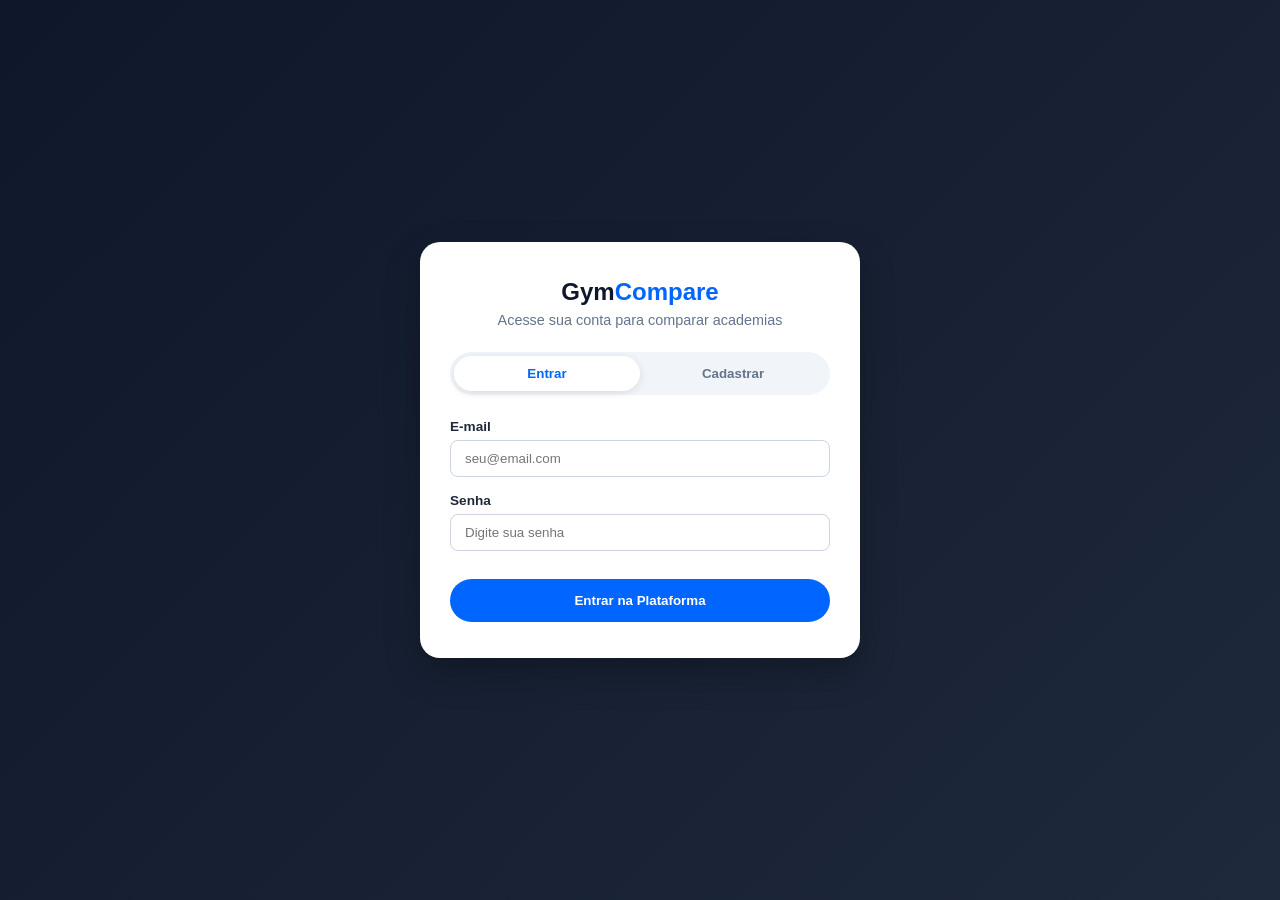
==== gym-frontend/index.html @ ad2262d3 "atualização projeto versão 1.0" ====
<!DOCTYPE html>
<html lang="pt-BR">
<head>
  <meta charset="UTF-8">
  <meta name="viewport" content="width=device-width, initial-scale=1.0">
  <title>GymCompare | Buscador e Comparador de Academias</title>
  <link rel="stylesheet" href="style.css">
  <link rel="stylesheet" href="https://cdnjs.cloudflare.com/ajax/libs/font-awesome/6.5.1/css/all.min.css">
</head>
<body>

  <header class="navbar">
    <div class="nav-container">
        <a href="#" class="logo">Gym<span>Compare</span></a>
        <nav class="nav-links">
        <a href="#busca" id="navBusca">Buscar Academias</a>
        <a href="#comparativo">Planos</a>
        <a href="#suporte">Suporte</a>
        </nav>
        <div class="user-actions" style="display: flex; align-items: center; gap: 15px;">
        <span id="userGreeting" style="font-weight: 600; font-size: 0.9rem; color: var(--text-main);"></span>
        <button class="btn-primary" id="btnOpenModal">Cadastrar Academia</button>
        <button class="btn-logout" id="btnLogout"><i class="fa-solid fa-right-from-bracket"></i> Sair</button>
        </div>
    </div>
  </header>

  <!-- Container Principal -->
  <main class="main-container">
    
    <!-- 1. Seção de Busca (Hero) -->
    <section class="hero-section" id="busca">
      <div class="hero-content">
        <h2>Encontre a academia <span>ideal para você</span></h2>
        <p>Compare planos, preços e estruturas da sua região em segundos.</p>
        
        <!-- Search Bar em Pílula -->
        <div class="search-box">
          <i class="fa-solid fa-location-dot search-icon"></i>
          <input type="text" id="searchInput" placeholder="Digite cidade, bairro ou nome da academia...">
          <button id="searchBtn" class="search-btn">
            <i class="fa-solid fa-magnifying-glass"></i> Comparar
          </button>
        </div>
      </div>
    </section>

    <!-- 2. Seção de Comparativo / Resultados -->
    <section class="results-section" id="comparativo">
      <div class="section-header">
        <div>
          <h3>Comparativo de Planos</h3>
          <p class="section-subtitle">Confira as opções disponíveis e ordene por faixa de preço</p>
        </div>
        <div class="filters">
          <label for="priceFilter">Preço Máximo: <strong>R$ <span id="priceValue">300</span></strong></label>
          <input type="range" id="priceFilter" min="50" max="400" step="10" value="300">
        </div>
      </div>

      <!-- Container dos Cards Dinâmicos -->
      <div class="cards-grid" id="cardsGrid">
        <!-- Injetado via JavaScript -->
      </div>
    </section>

    <!-- 3. Seção de Suporte / Dúvidas Frequentes -->
    <section class="support-section" id="suporte">
      <div class="support-card">
        <h3><i class="fa-solid fa-headset"></i> Central de Ajuda & Suporte</h3>
        <p>Tem dúvidas sobre como funciona a comparação ou quer anunciar sua academia?</p>
        
        <div class="support-grid">
          <div class="support-item">
            <i class="fa-solid fa-circle-question"></i>
            <div>
              <strong>Como os preços são calculados?</strong>
              <p>Comparamos os valores mensais vigentes informados pelas próprias unidades ou redes parceiras.</p>
            </div>
          </div>
          
          <div class="support-item">
            <i class="fa-solid fa-envelope"></i>
            <div>
              <strong>Fale Conosco</strong>
              <p>Envie sua solicitação para <a href="mailto:suporte@gymcompare.com.br">suporte@gymcompare.com.br</a>.</p>
            </div>
          </div>
        </div>
      </div>
    </section>
  </main>

  <!-- Modal para "Cadastrar Academia" -->
  <div class="modal-overlay" id="modalCadastrar">
    <div class="modal-content">
      <div class="modal-header">
        <h4>Cadastrar Nova Academia</h4>
        <button class="modal-close" id="btnCloseModal">&times;</button>
      </div>
      <form id="formCadastroAcademia">
        <div class="form-group">
          <label>Nome da Academia</label>
          <input type="text" id="cadNome" placeholder="Ex: CrossFit Alpha" required>
        </div>
        <div class="form-row">
          <div class="form-group">
            <label>Cidade</label>
            <input type="text" id="cadCidade" placeholder="Ex: Brasília" required>
          </div>
          <div class="form-group">
            <label>Bairro</label>
            <input type="text" id="cadBairro" placeholder="Ex: Asa Sul" required>
          </div>
        </div>
        <div class="form-row">
          <div class="form-group">
            <label>Nome do Plano</label>
            <input type="text" id="cadPlanoNome" placeholder="Ex: Plano Anual" required>
          </div>
          <div class="form-group">
            <label>Valor Mensal (R$)</label>
            <input type="number" step="0.01" id="cadPreco" placeholder="99.90" required>
          </div>
        </div>
        <button type="submit" class="btn-primary" style="width: 100%; margin-top: 10px;">Salvar Academia</button>
      </form>
    </div>
  </div>

  <script src="app.js"></script>
</body>
</html>
---- gym-frontend/style.css ----
html {
  scroll-behavior: smooth; /* Faz os links deslizarem suavemente até a seção */
}

:root {
  --primary-color: #0066ff;
  --primary-hover: #0052cc;
  --secondary-color: #0f172a;
  --bg-color: #f8fafc;
  --card-bg: #ffffff;
  --text-main: #1e293b;
  --text-muted: #64748b;
  --tag-highlight: #ff5722;
  --border-radius: 20px;
}

* {
  margin: 0;
  padding: 0;
  box-sizing: border-box;
  font-family: 'Segoe UI', Roboto, sans-serif;
}

body {
  background-color: var(--bg-color);
  color: var(--text-main);
}

/* Navbar */
.navbar {
  background: #ffffff;
  border-bottom: 1px solid #e2e8f0;
  position: sticky;
  top: 0;
  z-index: 100;
}

.nav-container {
  max-width: 1200px;
  margin: 0 auto;
  padding: 16px 24px;
  display: flex;
  justify-content: space-between;
  align-items: center;
}

.logo {
  font-size: 1.5rem;
  font-weight: 800;
  text-decoration: none;
  color: var(--secondary-color);
}

.logo span {
  color: var(--primary-color);
}

.nav-links a {
  margin: 0 16px;
  text-decoration: none;
  color: var(--text-muted);
  font-weight: 600;
  transition: 0.2s;
}

.nav-links a:hover {
  color: var(--primary-color);
}

.btn-primary {
  background: var(--primary-color);
  color: white;
  border: none;
  padding: 10px 24px;
  border-radius: 50px;
  font-weight: 700;
  cursor: pointer;
  transition: 0.3s;
}

.btn-primary:hover {
  background: var(--primary-hover);
}

/* Hero Section */
.main-container {
  max-width: 1200px;
  margin: 24px auto;
  padding: 0 20px;
}

.hero-section {
  background: linear-gradient(rgba(15, 23, 42, 0.65), rgba(15, 23, 42, 0.65)),
              url('https://images.unsplash.com/photo-1534438327276-14e5300c3a48?q=80&w=1470') center/cover;
  border-radius: var(--border-radius);
  padding: 60px 24px;
  text-align: center;
  color: white;
  margin-bottom: 40px;
}

.hero-content h2 {
  font-size: 2.2rem;
  font-weight: 800;
}

.hero-content h2 span {
  color: #38bdf8;
}

.hero-content p {
  margin: 12px 0 28px;
  color: #e2e8f0;
}

.search-box {
  background: white;
  max-width: 650px;
  margin: 0 auto;
  border-radius: 50px;
  display: flex;
  align-items: center;
  padding: 6px 8px 6px 20px;
  box-shadow: 0 10px 25px rgba(0,0,0,0.15);
}

.search-icon {
  color: var(--text-muted);
  font-size: 1.2rem;
  margin-right: 10px;
}

.search-box input {
  border: none;
  outline: none;
  flex: 1;
  font-size: 1rem;
  color: var(--text-main);
}

.search-btn {
  background: var(--primary-color);
  color: white;
  border: none;
  padding: 12px 28px;
  border-radius: 50px;
  font-weight: 700;
  cursor: pointer;
}

/* Resultados & Cards */
.results-section {
  margin-bottom: 50px;
}

.section-header {
  display: flex;
  justify-content: space-between;
  align-items: flex-end;
  margin-bottom: 24px;
  flex-wrap: wrap;
  gap: 16px;
}

.section-subtitle {
  color: var(--text-muted);
  font-size: 0.95rem;
  margin-top: 4px;
}

.cards-grid {
  display: grid;
  grid-template-columns: repeat(auto-fit, minmax(300px, 1fr));
  gap: 24px;
}

.card-plano {
  background: var(--card-bg);
  border-radius: var(--border-radius);
  border: 1px solid #e2e8f0;
  padding: 24px;
  position: relative;
  display: flex;
  flex-direction: column;
  box-shadow: 0 4px 12px rgba(0,0,0,0.04);
}

.card-plano.destaque {
  background: var(--secondary-color);
  color: white;
  border: 2px solid var(--primary-color);
}

.badge-vantagem {
  position: absolute;
  top: -12px;
  left: 24px;
  background: var(--tag-highlight);
  color: white;
  font-size: 0.75rem;
  font-weight: 700;
  padding: 4px 12px;
  border-radius: 20px;
}

.card-plano h4 {
  font-size: 1.4rem;
  margin-bottom: 6px;
}

.card-plano .academia-origem {
  font-size: 0.9rem;
  color: var(--text-muted);
  margin-bottom: 16px;
}

.card-plano.destaque .academia-origem {
  color: #94a3b8;
}

.card-preco .label-partir {
  font-size: 0.8rem;
  text-transform: uppercase;
}

.card-preco .valor {
  font-size: 2rem;
  font-weight: 800;
  color: var(--primary-color);
}

.card-plano.destaque .card-preco .valor {
  color: #38bdf8;
}

.beneficios-list {
  list-style: none;
  margin: 16px 0;
  flex: 1;
}

.beneficios-list li {
  margin-bottom: 8px;
  font-size: 0.9rem;
  display: flex;
  align-items: center;
  gap: 8px;
}

.card-btn {
  width: 100%;
  padding: 12px;
  border-radius: 50px;
  border: none;
  font-weight: 700;
  cursor: pointer;
  background: var(--primary-color);
  color: white;
}

/* Seção de Suporte */
.support-section {
  margin-bottom: 50px;
}

.support-card {
  background: #ffffff;
  border: 1px solid #e2e8f0;
  border-radius: var(--border-radius);
  padding: 32px;
}

.support-card h3 {
  font-size: 1.4rem;
  margin-bottom: 8px;
  display: flex;
  align-items: center;
  gap: 10px;
  color: var(--secondary-color);
}

.support-card > p {
  color: var(--text-muted);
  margin-bottom: 24px;
}

.support-grid {
  display: grid;
  grid-template-columns: repeat(auto-fit, minmax(280px, 1fr));
  gap: 20px;
}

.support-item {
  display: flex;
  gap: 16px;
  align-items: flex-start;
  padding: 16px;
  background: var(--bg-color);
  border-radius: 12px;
}

.support-item i {
  font-size: 1.5rem;
  color: var(--primary-color);
  margin-top: 3px;
}

.support-item p {
  font-size: 0.9rem;
  color: var(--text-muted);
  margin-top: 4px;
}

.support-item a {
  color: var(--primary-color);
  text-decoration: none;
  font-weight: 600;
}

/* Modal Cadastrar Academia */
.modal-overlay {
  display: none;
  position: fixed;
  top: 0;
  left: 0;
  width: 100%;
  height: 100%;
  background: rgba(0, 0, 0, 0.6);
  z-index: 1000;
  align-items: center;
  justify-content: center;
}

.modal-content {
  background: white;
  padding: 30px;
  border-radius: var(--border-radius);
  width: 100%;
  max-width: 500px;
}

.modal-header {
  display: flex;
  justify-content: space-between;
  align-items: center;
  margin-bottom: 20px;
}

.modal-close {
  background: none;
  border: none;
  font-size: 1.8rem;
  cursor: pointer;
  color: var(--text-muted);
}

.form-group {
  margin-bottom: 16px;
}

.form-group label {
  display: block;
  font-weight: 600;
  font-size: 0.85rem;
  margin-bottom: 6px;
}

.form-group input {
  width: 100%;
  padding: 10px 14px;
  border: 1px solid #cbd5e1;
  border-radius: 8px;
  outline: none;
}

.form-row {
  display: grid;
  grid-template-columns: 1fr 1fr;
  gap: 12px;
}

/* --- ESTILOS DA TELA DE LOGIN/CADASTRO --- */
.auth-body {
  min-height: 100vh;
  display: flex;
  align-items: center;
  justify-content: center;
  background: linear-gradient(135deg, #0f172a 0%, #1e293b 100%);
  padding: 20px;
}

.auth-container {
  width: 100%;
  max-width: 440px;
}

.auth-card {
  background: white;
  padding: 36px 30px;
  border-radius: var(--border-radius);
  box-shadow: 0 15px 35px rgba(0,0,0,0.25);
}

.auth-logo {
  text-align: center;
  margin-bottom: 24px;
}

.auth-logo p {
  color: var(--text-muted);
  font-size: 0.9rem;
  margin-top: 6px;
}

.auth-tabs {
  display: flex;
  background: #f1f5f9;
  border-radius: 50px;
  padding: 4px;
  margin-bottom: 24px;
}

.tab-btn {
  flex: 1;
  padding: 10px;
  border: none;
  background: transparent;
  font-weight: 700;
  border-radius: 50px;
  cursor: pointer;
  color: var(--text-muted);
  transition: 0.3s;
}

.tab-btn.active {
  background: white;
  color: var(--primary-color);
  box-shadow: 0 2px 8px rgba(0,0,0,0.1);
}

.auth-submit-btn {
  width: 100%;
  margin-top: 12px;
  padding: 14px;
}

.auth-alert {
  margin-top: 16px;
  padding: 12px;
  border-radius: 8px;
  font-size: 0.85rem;
  text-align: center;
}

.auth-alert.erro {
  background: #fee2e2;
  color: #b91c1c;
}

.auth-alert.sucesso {
  background: #dcfce7;
  color: #15803d;
}

.btn-logout {
  background: #f1f5f9;
  border: 1px solid #cbd5e1;
  color: #475569;
  padding: 8px 16px;
  border-radius: 50px;
  font-weight: 600;
  cursor: pointer;
  transition: 0.2s;
}

.btn-logout:hover {
  background: #fee2e2;
  color: #b91c1c;
  border-color: #fca5a5;
}
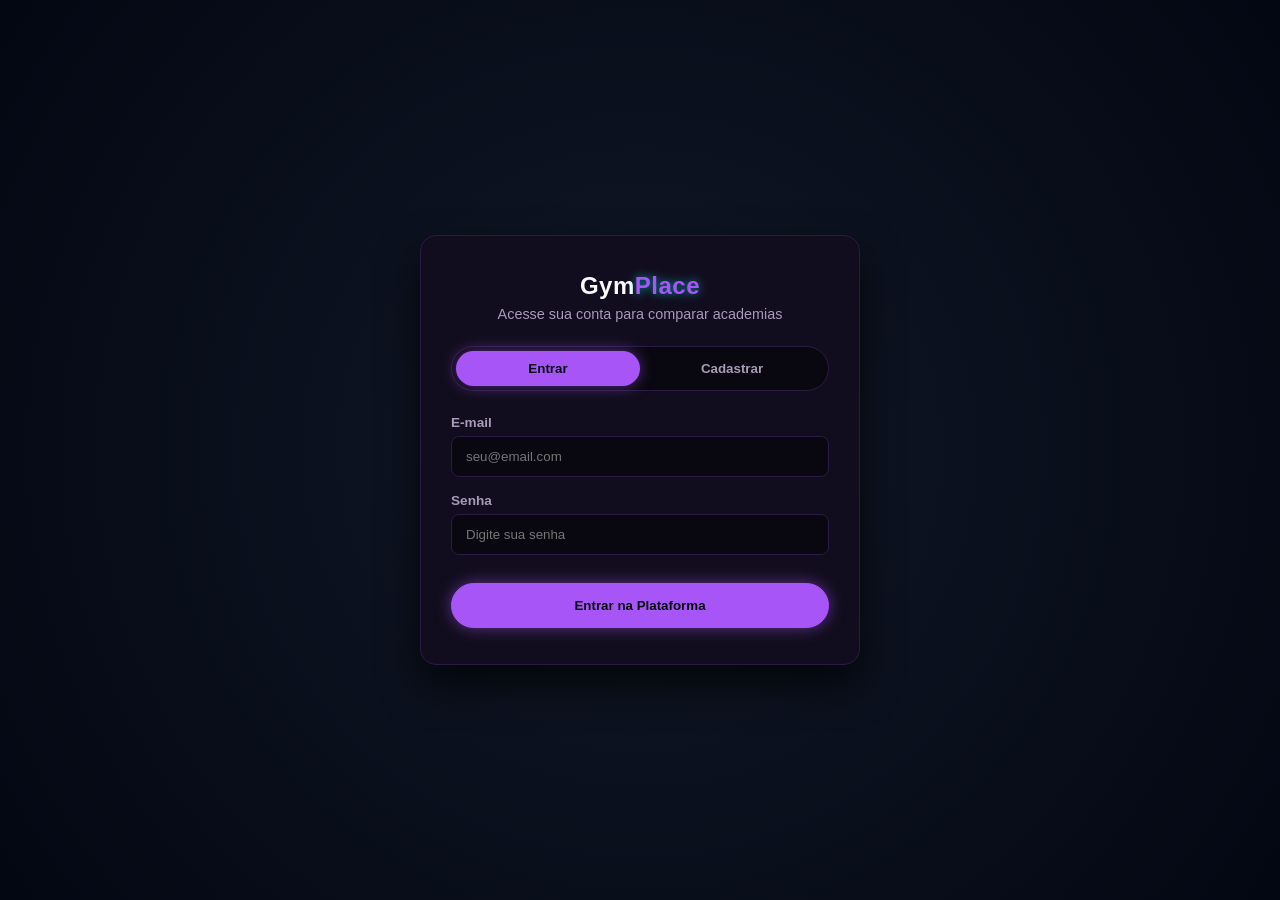
==== commit af68eb0f: "Mudanças de estilização 15:25 09/09/2026" ====
--- a/gym-frontend/index.html
+++ b/gym-frontend/index.html
@@ -3,7 +3,7 @@
 <head>
   <meta charset="UTF-8">
   <meta name="viewport" content="width=device-width, initial-scale=1.0">
-  <title>GymCompare | Buscador e Comparador de Academias</title>
+  <title>GymPlace | Buscador e Comparador de Academias</title>
   <link rel="stylesheet" href="style.css">
   <link rel="stylesheet" href="https://cdnjs.cloudflare.com/ajax/libs/font-awesome/6.5.1/css/all.min.css">
 </head>
@@ -11,7 +11,7 @@
 
   <header class="navbar">
     <div class="nav-container">
-        <a href="#" class="logo">Gym<span>Compare</span></a>
+        <a href="#" class="logo">Gym<span>Place</span></a>
         <nav class="nav-links">
         <a href="#busca" id="navBusca">Buscar Academias</a>
         <a href="#comparativo">Planos</a>
@@ -83,7 +83,7 @@
             <i class="fa-solid fa-envelope"></i>
             <div>
               <strong>Fale Conosco</strong>
-              <p>Envie sua solicitação para <a href="mailto:suporte@gymcompare.com.br">suporte@gymcompare.com.br</a>.</p>
+              <p>Envie sua solicitação para <a href="mailto:suporte@gymplace.com.br">suporte@gymplace.com.br</a>.</p>
             </div>
           </div>
         </div>
--- a/gym-frontend/style.css
+++ b/gym-frontend/style.css
@@ -1,17 +1,27 @@
 html {
-  scroll-behavior: smooth; /* Faz os links deslizarem suavemente até a seção */
+  scroll-behavior: smooth;
 }
 
 :root {
-  --primary-color: #0066ff;
-  --primary-hover: #0052cc;
-  --secondary-color: #0f172a;
-  --bg-color: #f8fafc;
-  --card-bg: #ffffff;
-  --text-main: #1e293b;
-  --text-muted: #64748b;
-  --tag-highlight: #ff5722;
-  --border-radius: 20px;
+  /* Paleta Base Dark (com um leve tom grafite-azulado/ameixa de fundo) */
+  --bg-color: #09070f;
+  --card-bg: #120d1e;
+  --card-bg-elevated: #1a122c;
+  --border-color: #2a1b44;
+
+  /* Roxo Neon Principal & Efeitos */
+  --primary-color: #a855f7;                    /* Roxo Neon vibrante */
+  --primary-hover: #c084fc;                    /* Roxo mais claro para hover */
+  --neon-glow: 0 0 15px rgba(168, 85, 247, 0.5); /* Brilho neon roxo */
+  --neon-secondary: #00f0ff;                   /* Ciano (caso queira um contraste) */
+  --neon-green: #10b981;
+  --tag-highlight: #ec4899;                    /* Rosa/Magenta neon para destaques */
+  --tag-glow: 0 0 12px rgba(236, 72, 153, 0.5);
+
+  /* Tipografia */
+  --text-main: #f8fafc;
+  --text-muted: #a79bb7;
+  --border-radius: 16px;
 }
 
 * {
@@ -28,8 +38,9 @@
 
 /* Navbar */
 .navbar {
-  background: #ffffff;
-  border-bottom: 1px solid #e2e8f0;
+  background: rgba(8, 11, 17, 0.85);
+  backdrop-filter: blur(12px);
+  border-bottom: 1px solid var(--border-color);
   position: sticky;
   top: 0;
   z-index: 100;
@@ -48,11 +59,13 @@
   font-size: 1.5rem;
   font-weight: 800;
   text-decoration: none;
-  color: var(--secondary-color);
+  color: var(--text-main);
+  letter-spacing: 0.5px;
 }
 
 .logo span {
   color: var(--primary-color);
+  text-shadow: 0 0 10px rgba(0, 240, 255, 0.6);
 }
 
 .nav-links a {
@@ -60,26 +73,30 @@
   text-decoration: none;
   color: var(--text-muted);
   font-weight: 600;
-  transition: 0.2s;
+  transition: 0.2s ease;
 }
 
 .nav-links a:hover {
   color: var(--primary-color);
+  text-shadow: 0 0 8px rgba(0, 240, 255, 0.5);
 }
 
 .btn-primary {
   background: var(--primary-color);
-  color: white;
-  border: none;
+  color: #040810;
+  border: 1px solid var(--primary-color);
   padding: 10px 24px;
   border-radius: 50px;
   font-weight: 700;
   cursor: pointer;
-  transition: 0.3s;
+  box-shadow: var(--neon-glow);
+  transition: 0.3s ease;
 }
 
 .btn-primary:hover {
   background: var(--primary-hover);
+  box-shadow: 0 0 25px rgba(0, 240, 255, 0.6);
+  transform: translateY(-1px);
 }
 
 /* Hero Section */
@@ -90,8 +107,9 @@
 }
 
 .hero-section {
-  background: linear-gradient(rgba(15, 23, 42, 0.65), rgba(15, 23, 42, 0.65)),
+  background: linear-gradient(180deg, rgba(8, 11, 17, 0.75) 0%, rgba(15, 23, 42, 0.95) 100%),
               url('https://images.unsplash.com/photo-1534438327276-14e5300c3a48?q=80&w=1470') center/cover;
+  border: 1px solid var(--border-color);
   border-radius: var(--border-radius);
   padding: 60px 24px;
   text-align: center;
@@ -100,28 +118,36 @@
 }
 
 .hero-content h2 {
-  font-size: 2.2rem;
+  font-size: 2.3rem;
   font-weight: 800;
 }
 
 .hero-content h2 span {
-  color: #38bdf8;
+  color: var(--primary-color);
+  text-shadow: 0 0 12px rgba(0, 240, 255, 0.5);
 }
 
 .hero-content p {
   margin: 12px 0 28px;
-  color: #e2e8f0;
+  color: var(--text-muted);
 }
 
 .search-box {
-  background: white;
+  background: var(--card-bg);
+  border: 1px solid var(--border-color);
   max-width: 650px;
   margin: 0 auto;
   border-radius: 50px;
   display: flex;
   align-items: center;
   padding: 6px 8px 6px 20px;
-  box-shadow: 0 10px 25px rgba(0,0,0,0.15);
+  box-shadow: 0 8px 24px rgba(0, 0, 0, 0.5);
+  transition: 0.3s;
+}
+
+.search-box:focus-within {
+  border-color: var(--primary-color);
+  box-shadow: var(--neon-glow);
 }
 
 .search-icon {
@@ -131,6 +157,7 @@
 }
 
 .search-box input {
+  background: transparent;
   border: none;
   outline: none;
   flex: 1;
@@ -140,15 +167,21 @@
 
 .search-btn {
   background: var(--primary-color);
-  color: white;
+  color: #040810;
   border: none;
   padding: 12px 28px;
   border-radius: 50px;
   font-weight: 700;
   cursor: pointer;
-}
-
-/* Resultados & Cards */
+  transition: 0.3s ease;
+}
+
+.search-btn:hover {
+  background: var(--primary-hover);
+  box-shadow: 0 0 15px rgba(0, 240, 255, 0.5);
+}
+
+/* Resultados & Filtros */
 .results-section {
   margin-bottom: 50px;
 }
@@ -168,6 +201,22 @@
   margin-top: 4px;
 }
 
+.filters label {
+  color: var(--text-muted);
+  font-size: 0.9rem;
+}
+
+.filters strong {
+  color: var(--primary-color);
+}
+
+.filters input[type="range"] {
+  accent-color: var(--primary-color);
+  display: block;
+  margin-top: 8px;
+}
+
+/* Cards Grid */
 .cards-grid {
   display: grid;
   grid-template-columns: repeat(auto-fit, minmax(300px, 1fr));
@@ -177,18 +226,24 @@
 .card-plano {
   background: var(--card-bg);
   border-radius: var(--border-radius);
-  border: 1px solid #e2e8f0;
+  border: 1px solid var(--border-color);
   padding: 24px;
   position: relative;
   display: flex;
   flex-direction: column;
-  box-shadow: 0 4px 12px rgba(0,0,0,0.04);
+  box-shadow: 0 4px 16px rgba(0,0,0,0.3);
+  transition: transform 0.2s, border-color 0.2s;
+}
+
+.card-plano:hover {
+  border-color: rgba(0, 240, 255, 0.4);
+  transform: translateY(-3px);
 }
 
 .card-plano.destaque {
-  background: var(--secondary-color);
-  color: white;
-  border: 2px solid var(--primary-color);
+  background: var(--card-bg-elevated);
+  border: 1px solid var(--primary-color);
+  box-shadow: var(--neon-glow);
 }
 
 .badge-vantagem {
@@ -201,36 +256,37 @@
   font-weight: 700;
   padding: 4px 12px;
   border-radius: 20px;
+  box-shadow: var(--tag-glow);
+  text-transform: uppercase;
 }
 
 .card-plano h4 {
   font-size: 1.4rem;
   margin-bottom: 6px;
+  color: var(--text-main);
 }
 
 .card-plano .academia-origem {
   font-size: 0.9rem;
   color: var(--text-muted);
   margin-bottom: 16px;
-}
-
-.card-plano.destaque .academia-origem {
-  color: #94a3b8;
 }
 
 .card-preco .label-partir {
   font-size: 0.8rem;
   text-transform: uppercase;
+  color: var(--text-muted);
 }
 
 .card-preco .valor {
   font-size: 2rem;
   font-weight: 800;
   color: var(--primary-color);
-}
-
-.card-plano.destaque .card-preco .valor {
-  color: #38bdf8;
+  text-shadow: 0 0 8px rgba(0, 240, 255, 0.4);
+}
+
+.card-preco small {
+  color: var(--text-muted);
 }
 
 .beneficios-list {
@@ -245,27 +301,35 @@
   display: flex;
   align-items: center;
   gap: 8px;
+  color: #cbd5e1;
 }
 
 .card-btn {
   width: 100%;
   padding: 12px;
   border-radius: 50px;
-  border: none;
+  border: 1px solid var(--primary-color);
   font-weight: 700;
   cursor: pointer;
+  background: transparent;
+  color: var(--primary-color);
+  transition: 0.3s;
+}
+
+.card-btn:hover {
   background: var(--primary-color);
-  color: white;
-}
-
-/* Seção de Suporte */
+  color: #040810;
+  box-shadow: var(--neon-glow);
+}
+
+/* Suporte */
 .support-section {
   margin-bottom: 50px;
 }
 
 .support-card {
-  background: #ffffff;
-  border: 1px solid #e2e8f0;
+  background: var(--card-bg);
+  border: 1px solid var(--border-color);
   border-radius: var(--border-radius);
   padding: 32px;
 }
@@ -276,7 +340,7 @@
   display: flex;
   align-items: center;
   gap: 10px;
-  color: var(--secondary-color);
+  color: var(--text-main);
 }
 
 .support-card > p {
@@ -296,6 +360,7 @@
   align-items: flex-start;
   padding: 16px;
   background: var(--bg-color);
+  border: 1px solid var(--border-color);
   border-radius: 12px;
 }
 
@@ -305,6 +370,10 @@
   margin-top: 3px;
 }
 
+.support-item strong {
+  color: var(--text-main);
+}
+
 .support-item p {
   font-size: 0.9rem;
   color: var(--text-muted);
@@ -317,7 +386,11 @@
   font-weight: 600;
 }
 
-/* Modal Cadastrar Academia */
+.support-item a:hover {
+  text-decoration: underline;
+}
+
+/* Modais */
 .modal-overlay {
   display: none;
   position: fixed;
@@ -325,18 +398,21 @@
   left: 0;
   width: 100%;
   height: 100%;
-  background: rgba(0, 0, 0, 0.6);
+  background: rgba(0, 0, 0, 0.75);
+  backdrop-filter: blur(4px);
   z-index: 1000;
   align-items: center;
   justify-content: center;
 }
 
 .modal-content {
-  background: white;
+  background: var(--card-bg);
+  border: 1px solid var(--border-color);
   padding: 30px;
   border-radius: var(--border-radius);
   width: 100%;
   max-width: 500px;
+  box-shadow: 0 10px 40px rgba(0,0,0,0.8);
 }
 
 .modal-header {
@@ -344,6 +420,11 @@
   justify-content: space-between;
   align-items: center;
   margin-bottom: 20px;
+}
+
+.modal-header h4 {
+  font-size: 1.3rem;
+  color: var(--text-main);
 }
 
 .modal-close {
@@ -354,6 +435,10 @@
   color: var(--text-muted);
 }
 
+.modal-close:hover {
+  color: var(--primary-color);
+}
+
 .form-group {
   margin-bottom: 16px;
 }
@@ -363,14 +448,23 @@
   font-weight: 600;
   font-size: 0.85rem;
   margin-bottom: 6px;
+  color: var(--text-muted);
 }
 
 .form-group input {
   width: 100%;
-  padding: 10px 14px;
-  border: 1px solid #cbd5e1;
+  padding: 12px 14px;
+  background: var(--bg-color);
+  border: 1px solid var(--border-color);
   border-radius: 8px;
   outline: none;
+  color: var(--text-main);
+  transition: 0.2s;
+}
+
+.form-group input:focus {
+  border-color: var(--primary-color);
+  box-shadow: var(--neon-glow);
 }
 
 .form-row {
@@ -379,13 +473,13 @@
   gap: 12px;
 }
 
-/* --- ESTILOS DA TELA DE LOGIN/CADASTRO --- */
+/* Auth Pages (login.html) */
 .auth-body {
   min-height: 100vh;
   display: flex;
   align-items: center;
   justify-content: center;
-  background: linear-gradient(135deg, #0f172a 0%, #1e293b 100%);
+  background: radial-gradient(circle at center, #111827 0%, #030712 100%);
   padding: 20px;
 }
 
@@ -395,10 +489,11 @@
 }
 
 .auth-card {
-  background: white;
+  background: var(--card-bg);
+  border: 1px solid var(--border-color);
   padding: 36px 30px;
   border-radius: var(--border-radius);
-  box-shadow: 0 15px 35px rgba(0,0,0,0.25);
+  box-shadow: 0 20px 40px rgba(0, 0, 0, 0.7);
 }
 
 .auth-logo {
@@ -414,7 +509,8 @@
 
 .auth-tabs {
   display: flex;
-  background: #f1f5f9;
+  background: var(--bg-color);
+  border: 1px solid var(--border-color);
   border-radius: 50px;
   padding: 4px;
   margin-bottom: 24px;
@@ -433,9 +529,9 @@
 }
 
 .tab-btn.active {
-  background: white;
-  color: var(--primary-color);
-  box-shadow: 0 2px 8px rgba(0,0,0,0.1);
+  background: var(--primary-color);
+  color: #040810;
+  box-shadow: var(--neon-glow);
 }
 
 .auth-submit-btn {
@@ -453,19 +549,21 @@
 }
 
 .auth-alert.erro {
-  background: #fee2e2;
-  color: #b91c1c;
+  background: rgba(239, 68, 68, 0.15);
+  border: 1px solid #ef4444;
+  color: #fca5a5;
 }
 
 .auth-alert.sucesso {
-  background: #dcfce7;
-  color: #15803d;
+  background: rgba(16, 185, 129, 0.15);
+  border: 1px solid #10b981;
+  color: #6ee7b7;
 }
 
 .btn-logout {
-  background: #f1f5f9;
-  border: 1px solid #cbd5e1;
-  color: #475569;
+  background: var(--card-bg);
+  border: 1px solid var(--border-color);
+  color: var(--text-muted);
   padding: 8px 16px;
   border-radius: 50px;
   font-weight: 600;
@@ -474,7 +572,8 @@
 }
 
 .btn-logout:hover {
-  background: #fee2e2;
-  color: #b91c1c;
-  border-color: #fca5a5;
+  background: rgba(239, 68, 68, 0.15);
+  color: #f87171;
+  border-color: #ef4444;
+  box-shadow: 0 0 10px rgba(239, 68, 68, 0.3);
 }
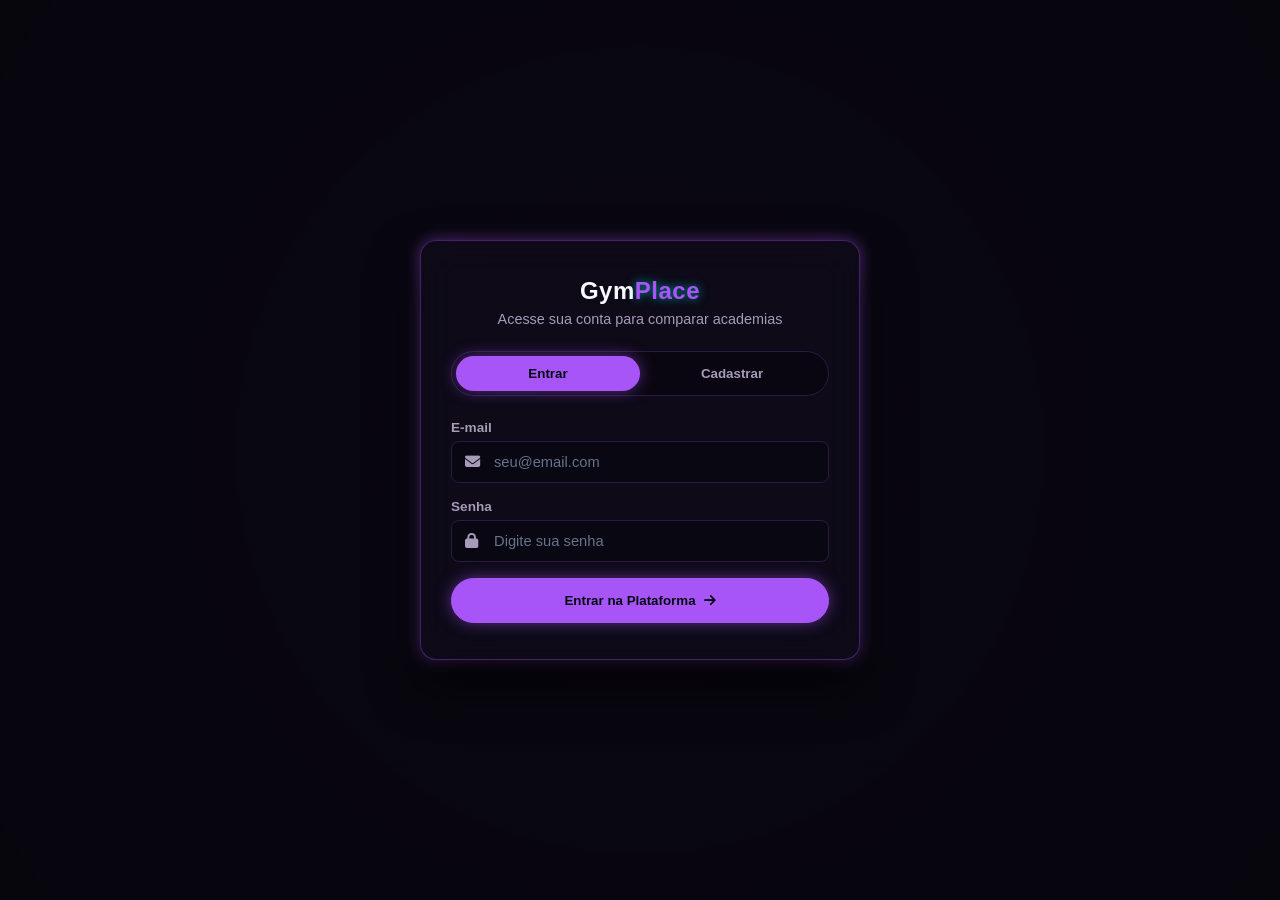
==== commit 0e5c97cc: "Correções dia 23/09/2026" ====
--- a/gym-frontend/index.html
+++ b/gym-frontend/index.html
@@ -11,17 +11,17 @@
 
   <header class="navbar">
     <div class="nav-container">
-        <a href="#" class="logo">Gym<span>Place</span></a>
-        <nav class="nav-links">
+      <a href="#" class="logo">Gym<span>Place</span></a>
+      <nav class="nav-links">
         <a href="#busca" id="navBusca">Buscar Academias</a>
         <a href="#comparativo">Planos</a>
         <a href="#suporte">Suporte</a>
-        </nav>
-        <div class="user-actions" style="display: flex; align-items: center; gap: 15px;">
+      </nav>
+      <div class="user-actions" style="display: flex; align-items: center; gap: 15px;">
         <span id="userGreeting" style="font-weight: 600; font-size: 0.9rem; color: var(--text-main);"></span>
         <button class="btn-primary" id="btnOpenModal">Cadastrar Academia</button>
         <button class="btn-logout" id="btnLogout"><i class="fa-solid fa-right-from-bracket"></i> Sair</button>
-        </div>
+      </div>
     </div>
   </header>
 
@@ -100,27 +100,27 @@
       </div>
       <form id="formCadastroAcademia">
         <div class="form-group">
-          <label>Nome da Academia</label>
-          <input type="text" id="cadNome" placeholder="Ex: CrossFit Alpha" required>
+          <label for="cadNome">Nome da Academia</label>
+          <input type="text" id="cadNome" name="nome" placeholder="Ex: CrossFit Alpha" required>
         </div>
         <div class="form-row">
           <div class="form-group">
-            <label>Cidade</label>
-            <input type="text" id="cadCidade" placeholder="Ex: Brasília" required>
+            <label for="cadCidade">Cidade</label>
+            <input type="text" id="cadCidade" name="cidade" placeholder="Ex: Brasília" required>
           </div>
           <div class="form-group">
-            <label>Bairro</label>
-            <input type="text" id="cadBairro" placeholder="Ex: Asa Sul" required>
+            <label for="cadBairro">Bairro</label>
+            <input type="text" id="cadBairro" name="bairro" placeholder="Ex: Asa Sul" required>
           </div>
         </div>
         <div class="form-row">
           <div class="form-group">
-            <label>Nome do Plano</label>
-            <input type="text" id="cadPlanoNome" placeholder="Ex: Plano Anual" required>
+            <label for="cadPlanoNome">Nome do Plano</label>
+            <input type="text" id="cadPlanoNome" name="nomePlano" placeholder="Ex: Plano Anual" required>
           </div>
           <div class="form-group">
-            <label>Valor Mensal (R$)</label>
-            <input type="number" step="0.01" id="cadPreco" placeholder="99.90" required>
+            <label for="cadPreco">Valor Mensal (R$)</label>
+            <input type="number" step="0.01" id="cadPreco" name="precoMensal" placeholder="99.90" required>
           </div>
         </div>
         <button type="submit" class="btn-primary" style="width: 100%; margin-top: 10px;">Salvar Academia</button>
--- a/gym-frontend/style.css
+++ b/gym-frontend/style.css
@@ -473,27 +473,64 @@
   gap: 12px;
 }
 
-/* Auth Pages (login.html) */
+/* ===================================================
+   TELA DE LOGIN & CADASTRO (COM VÍDEO & GLASSMORPHISM)
+=================================================== */
+
 .auth-body {
   min-height: 100vh;
+  width: 100vw;
+  overflow: hidden;
   display: flex;
   align-items: center;
   justify-content: center;
-  background: radial-gradient(circle at center, #111827 0%, #030712 100%);
+  background-color: var(--bg-color);
+  position: relative;
   padding: 20px;
 }
 
+/* Vídeo fixado em segundo plano */
+.video-bg {
+  position: fixed;
+  top: 0;
+  left: 0;
+  width: 100%;
+  height: 100%;
+  object-fit: cover;
+  z-index: -2;
+}
+
+/* Camada escura com gradiente suave para leitura perfeita */
+.video-overlay {
+  position: fixed;
+  top: 0;
+  left: 0;
+  width: 100%;
+  height: 100%;
+  background: radial-gradient(circle at center, rgba(14, 9, 24, 0.30) 0%, rgba(6, 4, 12, 0.55) 100%);
+  z-index: -1;
+}
+
 .auth-container {
   width: 100%;
   max-width: 440px;
-}
-
+  z-index: 1;
+}
+
+/* Card com efeito de vidro fosco (Glassmorphism) */
 .auth-card {
-  background: var(--card-bg);
-  border: 1px solid var(--border-color);
+  background: rgba(18, 13, 30, 0.65);
+  backdrop-filter: blur(18px);
+  -webkit-backdrop-filter: blur(18px);
+  border: 1px solid rgba(168, 85, 247, 0.35);
   padding: 36px 30px;
   border-radius: var(--border-radius);
-  box-shadow: 0 20px 40px rgba(0, 0, 0, 0.7);
+  box-shadow: 0 25px 50px rgba(0, 0, 0, 0.7), var(--neon-glow);
+  transition: border-color 0.3s ease;
+}
+
+.auth-card:hover {
+  border-color: rgba(168, 85, 247, 0.6);
 }
 
 .auth-logo {
@@ -509,7 +546,7 @@
 
 .auth-tabs {
   display: flex;
-  background: var(--bg-color);
+  background: rgba(9, 7, 15, 0.7);
   border: 1px solid var(--border-color);
   border-radius: 50px;
   padding: 4px;
@@ -534,10 +571,50 @@
   box-shadow: var(--neon-glow);
 }
 
+/* Envoltório dos inputs com ícones embutidos */
+.input-wrapper {
+  position: relative;
+  display: flex;
+  align-items: center;
+}
+
+.input-wrapper i {
+  position: absolute;
+  left: 14px;
+  color: var(--text-muted);
+  font-size: 0.95rem;
+}
+
+.input-wrapper input {
+  width: 100%;
+  padding: 12px 14px 12px 42px;
+  background: rgba(9, 7, 15, 0.75);
+  border: 1px solid var(--border-color);
+  border-radius: 8px;
+  outline: none;
+  color: var(--text-main);
+  font-size: 0.92rem;
+  transition: 0.2s;
+}
+
+.input-wrapper input:focus {
+  border-color: var(--primary-color);
+  box-shadow: var(--neon-glow);
+  background: rgba(18, 13, 30, 0.9);
+}
+
+.input-wrapper input::placeholder {
+  color: #64748b;
+}
+
 .auth-submit-btn {
   width: 100%;
   margin-top: 12px;
   padding: 14px;
+  display: flex;
+  align-items: center;
+  justify-content: center;
+  gap: 8px;
 }
 
 .auth-alert {
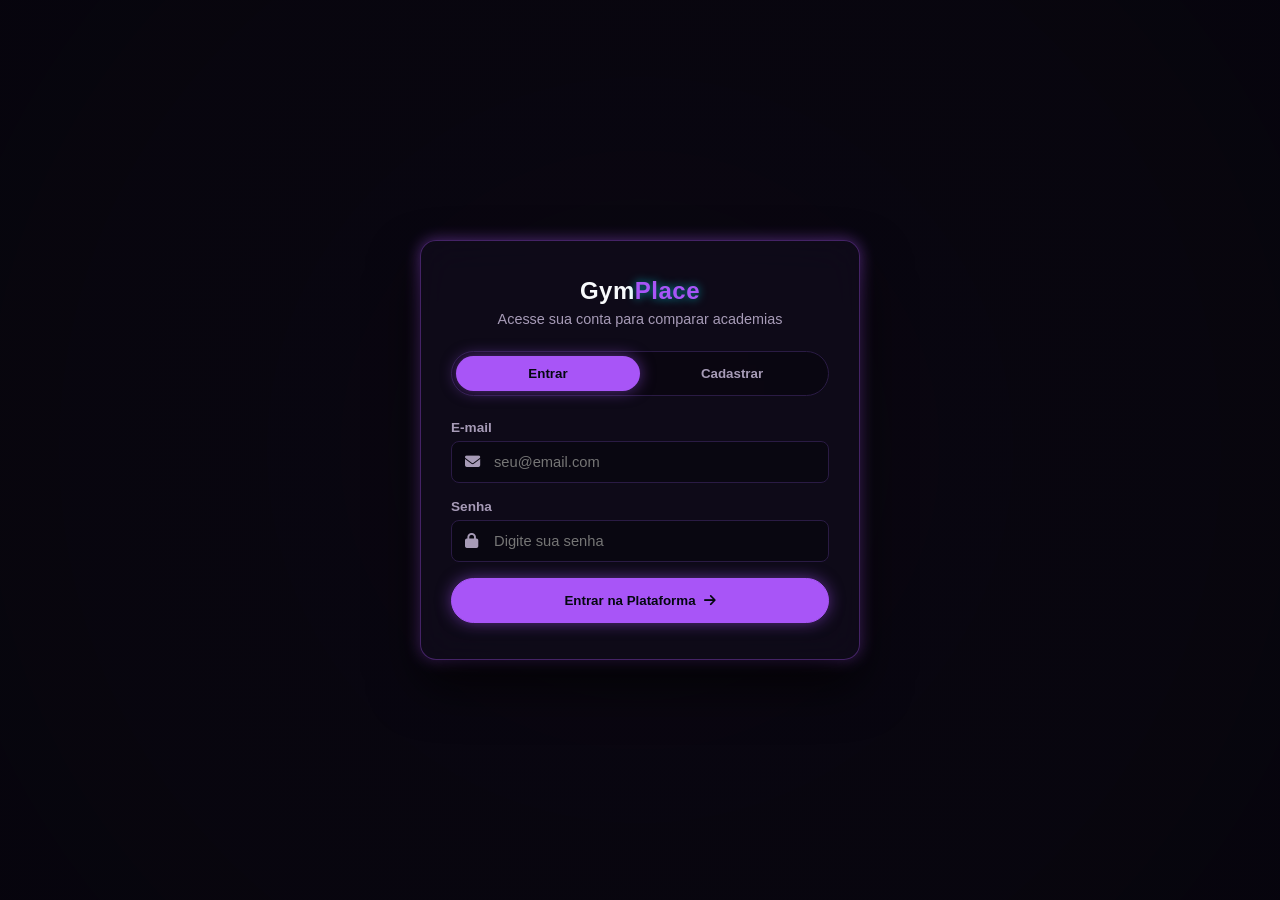
==== commit 370ff0e4: "novo commit 28/09" ====
--- a/gym-frontend/index.html
+++ b/gym-frontend/index.html
@@ -12,15 +12,24 @@
   <header class="navbar">
     <div class="nav-container">
       <a href="#" class="logo">Gym<span>Place</span></a>
-      <nav class="nav-links">
-        <a href="#busca" id="navBusca">Buscar Academias</a>
-        <a href="#comparativo">Planos</a>
-        <a href="#suporte">Suporte</a>
-      </nav>
-      <div class="user-actions" style="display: flex; align-items: center; gap: 15px;">
-        <span id="userGreeting" style="font-weight: 600; font-size: 0.9rem; color: var(--text-main);"></span>
-        <button class="btn-primary" id="btnOpenModal">Cadastrar Academia</button>
-        <button class="btn-logout" id="btnLogout"><i class="fa-solid fa-right-from-bracket"></i> Sair</button>
+
+      <!-- Botão Hambúrguer Mobile -->
+      <button class="menu-toggle" id="menuToggle" aria-label="Abrir Menu">
+        <i class="fa-solid fa-bars"></i>
+      </button>
+
+      <!-- Conteúdo Colapsável -->
+      <div class="nav-collapse" id="navCollapse">
+        <nav class="nav-links">
+          <a href="#busca" id="navBusca">Buscar Academias</a>
+          <a href="#comparativo">Planos</a>
+          <a href="#suporte">Suporte</a>
+        </nav>
+        <div class="user-actions">
+          <span id="userGreeting"></span>
+          <button class="btn-primary" id="btnOpenModal">Cadastrar Academia</button>
+          <button class="btn-logout" id="btnLogout"><i class="fa-solid fa-right-from-bracket"></i> Sair</button>
+        </div>
       </div>
     </div>
   </header>
--- a/gym-frontend/style.css
+++ b/gym-frontend/style.css
@@ -3,22 +3,19 @@
 }
 
 :root {
-  /* Paleta Base Dark (com um leve tom grafite-azulado/ameixa de fundo) */
   --bg-color: #09070f;
   --card-bg: #120d1e;
   --card-bg-elevated: #1a122c;
   --border-color: #2a1b44;
 
-  /* Roxo Neon Principal & Efeitos */
-  --primary-color: #a855f7;                    /* Roxo Neon vibrante */
-  --primary-hover: #c084fc;                    /* Roxo mais claro para hover */
-  --neon-glow: 0 0 15px rgba(168, 85, 247, 0.5); /* Brilho neon roxo */
-  --neon-secondary: #00f0ff;                   /* Ciano (caso queira um contraste) */
+  --primary-color: #a855f7;
+  --primary-hover: #c084fc;
+  --neon-glow: 0 0 15px rgba(168, 85, 247, 0.5);
+  --neon-secondary: #00f0ff;
   --neon-green: #10b981;
-  --tag-highlight: #ec4899;                    /* Rosa/Magenta neon para destaques */
+  --tag-highlight: #ec4899;
   --tag-glow: 0 0 12px rgba(236, 72, 153, 0.5);
 
-  /* Tipografia */
   --text-main: #f8fafc;
   --text-muted: #a79bb7;
   --border-radius: 16px;
@@ -38,8 +35,9 @@
 
 /* Navbar */
 .navbar {
-  background: rgba(8, 11, 17, 0.85);
+  background: rgba(8, 11, 17, 0.9);
   backdrop-filter: blur(12px);
+  -webkit-backdrop-filter: blur(12px);
   border-bottom: 1px solid var(--border-color);
   position: sticky;
   top: 0;
@@ -53,6 +51,7 @@
   display: flex;
   justify-content: space-between;
   align-items: center;
+  position: relative;
 }
 
 .logo {
@@ -68,6 +67,15 @@
   text-shadow: 0 0 10px rgba(0, 240, 255, 0.6);
 }
 
+/* Área de Links e Ações no Desktop */
+.nav-collapse {
+  display: flex;
+  align-items: center;
+  justify-content: space-between;
+  flex: 1;
+  margin-left: 30px;
+}
+
 .nav-links a {
   margin: 0 16px;
   text-decoration: none;
@@ -79,6 +87,18 @@
 .nav-links a:hover {
   color: var(--primary-color);
   text-shadow: 0 0 8px rgba(0, 240, 255, 0.5);
+}
+
+.user-actions {
+  display: flex;
+  align-items: center;
+  gap: 15px;
+}
+
+#userGreeting {
+  font-weight: 600;
+  font-size: 0.9rem;
+  color: var(--text-main);
 }
 
 .btn-primary {
@@ -97,6 +117,40 @@
   background: var(--primary-hover);
   box-shadow: 0 0 25px rgba(0, 240, 255, 0.6);
   transform: translateY(-1px);
+}
+
+.btn-logout {
+  background: var(--card-bg);
+  border: 1px solid var(--border-color);
+  color: var(--text-muted);
+  padding: 8px 16px;
+  border-radius: 50px;
+  font-weight: 600;
+  cursor: pointer;
+  transition: 0.2s;
+}
+
+.btn-logout:hover {
+  background: rgba(239, 68, 68, 0.15);
+  color: #f87171;
+  border-color: #ef4444;
+  box-shadow: 0 0 10px rgba(239, 68, 68, 0.3);
+}
+
+/* Botão Hambúrguer (Escondido no Desktop) */
+.menu-toggle {
+  display: none;
+  background: none;
+  border: none;
+  color: var(--text-main);
+  font-size: 1.8rem;
+  cursor: pointer;
+  padding: 4px;
+  transition: 0.2s;
+}
+
+.menu-toggle:hover {
+  color: var(--primary-color);
 }
 
 /* Hero Section */
@@ -474,7 +528,102 @@
 }
 
 /* ===================================================
-   TELA DE LOGIN & CADASTRO (COM VÍDEO & GLASSMORPHISM)
+   RESPONSIVIDADE MÓVEL / HAMBÚRGUER (ATÉ 992PX)
+=================================================== */
+
+@media (max-width: 992px) {
+  .menu-toggle {
+    display: block; /* Revela o botão hambúrguer */
+  }
+
+  .nav-collapse {
+    display: none; /* Esconde a barra normal */
+    position: absolute;
+    top: 100%;
+    left: 0;
+    width: 100%;
+    background: rgba(14, 11, 26, 0.98);
+    backdrop-filter: blur(16px);
+    -webkit-backdrop-filter: blur(16px);
+    border-bottom: 1px solid var(--border-color);
+    flex-direction: column;
+    padding: 24px 20px;
+    gap: 20px;
+    margin-left: 0;
+    box-shadow: 0 15px 30px rgba(0, 0, 0, 0.8);
+    z-index: 99;
+  }
+
+  /* Quando o menu é aberto pelo clique */
+  .nav-collapse.active {
+    display: flex;
+    animation: fadeInMenu 0.25s ease forwards;
+  }
+
+  .nav-collapse .nav-links {
+    display: flex;
+    flex-direction: column;
+    align-items: center;
+    gap: 18px;
+    width: 100%;
+  }
+
+  .nav-collapse .nav-links a {
+    margin: 0;
+    font-size: 1.1rem;
+  }
+
+  .nav-collapse .user-actions {
+    flex-direction: column;
+    width: 100%;
+    gap: 14px;
+    border-top: 1px solid rgba(255, 255, 255, 0.1);
+    padding-top: 18px;
+  }
+
+  .nav-collapse .user-actions button {
+    width: 100%;
+    max-width: 280px;
+  }
+
+  .hero-content h2 {
+    font-size: 1.8rem;
+  }
+
+  .search-box {
+    flex-direction: column;
+    border-radius: 20px;
+    padding: 12px;
+    gap: 10px;
+  }
+
+  .search-box input {
+    width: 100%;
+    text-align: center;
+  }
+
+  .search-btn {
+    width: 100%;
+  }
+
+  .form-row {
+    grid-template-columns: 1fr;
+  }
+}
+
+@keyframes fadeInMenu {
+  from {
+    opacity: 0;
+    transform: translateY(-10px);
+  }
+  to {
+    opacity: 1;
+    transform: translateY(0);
+  }
+}
+
+/* ===================================================
+   TELA DE LOGIN & CADASTRO (COM VÍDEO & VIDRO)
 =================================================== */
 
 .auth-body {
@@ -489,7 +638,6 @@
   padding: 20px;
 }
 
-/* Vídeo fixado em segundo plano */
 .video-bg {
   position: fixed;
   top: 0;
@@ -498,16 +646,16 @@
   height: 100%;
   object-fit: cover;
   z-index: -2;
-}
-
-/* Camada escura com gradiente suave para leitura perfeita */
+  filter: brightness(1.15);
+}
+
 .video-overlay {
   position: fixed;
   top: 0;
   left: 0;
   width: 100%;
   height: 100%;
-  background: radial-gradient(circle at center, rgba(14, 9, 24, 0.30) 0%, rgba(6, 4, 12, 0.55) 100%);
+  background: radial-gradient(circle at center, rgba(14, 9, 24, 0.35) 0%, rgba(6, 4, 12, 0.6) 100%);
   z-index: -1;
 }
 
@@ -517,7 +665,6 @@
   z-index: 1;
 }
 
-/* Card com efeito de vidro fosco (Glassmorphism) */
 .auth-card {
   background: rgba(18, 13, 30, 0.65);
   backdrop-filter: blur(18px);
@@ -571,7 +718,6 @@
   box-shadow: var(--neon-glow);
 }
 
-/* Envoltório dos inputs com ícones embutidos */
 .input-wrapper {
   position: relative;
   display: flex;
@@ -601,10 +747,6 @@
   border-color: var(--primary-color);
   box-shadow: var(--neon-glow);
   background: rgba(18, 13, 30, 0.9);
-}
-
-.input-wrapper input::placeholder {
-  color: #64748b;
 }
 
 .auth-submit-btn {
@@ -635,22 +777,4 @@
   background: rgba(16, 185, 129, 0.15);
   border: 1px solid #10b981;
   color: #6ee7b7;
-}
-
-.btn-logout {
-  background: var(--card-bg);
-  border: 1px solid var(--border-color);
-  color: var(--text-muted);
-  padding: 8px 16px;
-  border-radius: 50px;
-  font-weight: 600;
-  cursor: pointer;
-  transition: 0.2s;
-}
-
-.btn-logout:hover {
-  background: rgba(239, 68, 68, 0.15);
-  color: #f87171;
-  border-color: #ef4444;
-  box-shadow: 0 0 10px rgba(239, 68, 68, 0.3);
 }
